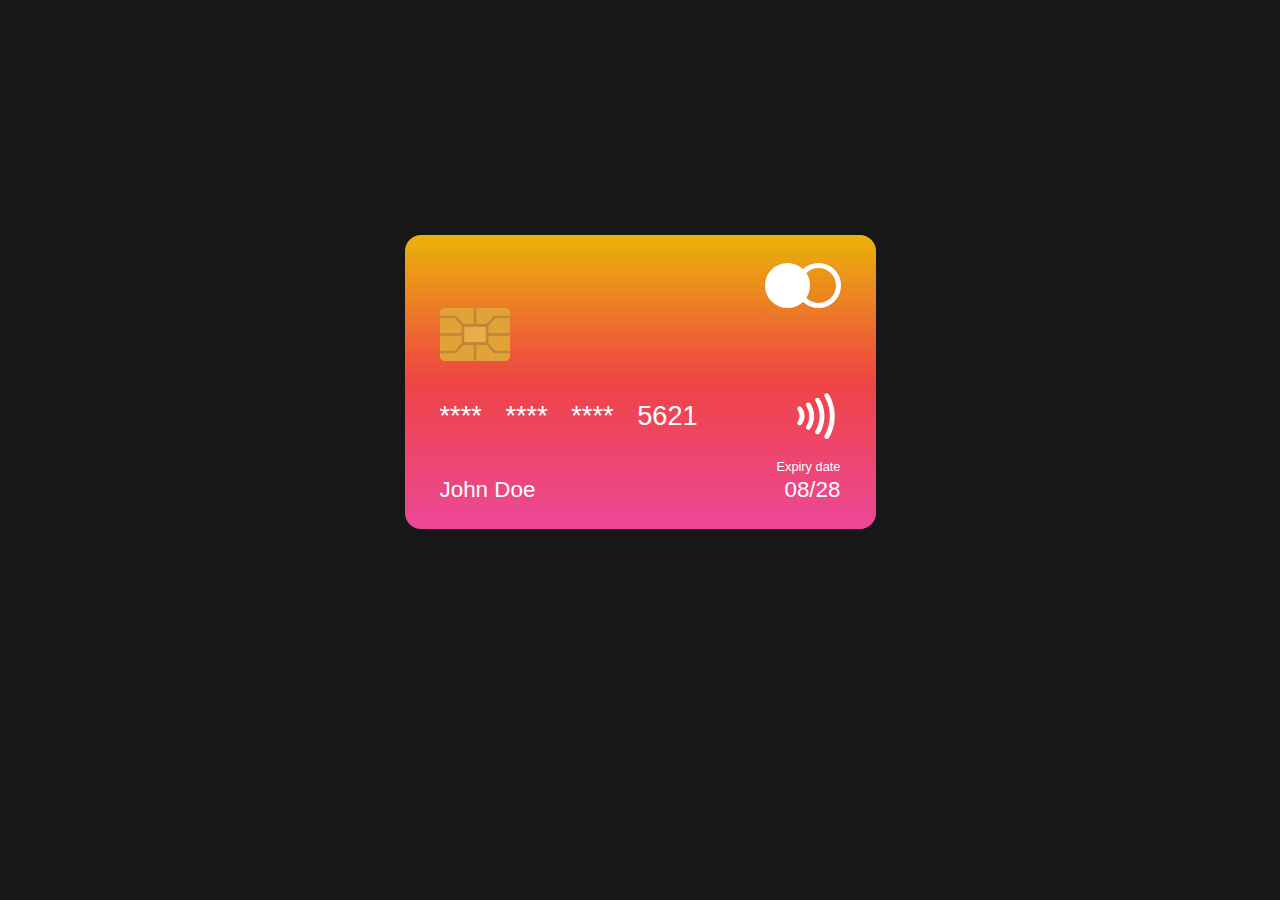
==== custom_credit_card/src/index.html @ 318ccbb6 "Add front side of credit card" ====
<!DOCTYPE html>
<html lang="en">

<head>
    <meta charset="UTF-8">
    <meta name="viewport" content="width=device-width, initial-scale=1.0">
    <title>Document</title>
    <link rel="stylesheet" href="./style/style.css">
    <script src="app.js"></script>
</head>

<body>
    <main class="container">
        <!-- CARD -->
        <div class="card__wrapper">
            <!-- FRONT -->
            <div class="card">
                <div class="mastercard">
                    <div class="ellipse"></div>
                    <div class="ellipse"></div>
                </div>
                <img class="emv__chip" src="assets/emv-chip.png" alt="emv chip">
                <div class="card__info">
                    <div class="row-one">
                        <div class="number">
                            <span>****</span>
                            <span>****</span>
                            <span>****</span>
                            <span>5621</span>
                        </div>
                        <img src="assets/contactless-icon.svg" alt="contactless icon">
                    </div>
                    <div class="row-two">
                        <div class="name">John Doe</div>
                        <div class="expiry__date">
                            <div>Expiry date</div>
                            <div>08/28</div>
                        </div>
                    </div>
                </div>
            </div>
            <!-- FRONT -->
        </div>
        <!-- CARD -->
    </main>
</body>

</html>
---- custom_credit_card/src/style/style.css ----
html,
body,
div,
span,
h1,
h2,
h3,
h4,
h5,
h6,
p,
blockquote,
pre,
a,
abbr,
acronym,
address,
big,
cite,
code,
del,
dfn,
em,
img,
ins,
kbd,
q,
s,
samp,
small,
strike,
strong,
sub,
sup,
tt,
var,
b,
u,
i,
center,
dl,
dt,
dd,
ol,
ul,
li,
fieldset,
form,
label,
legend,
table,
caption,
tbody,
tfoot,
thead,
tr,
th,
td,
article,
aside,
canvas,
details,
embed,
figure,
figcaption,
footer,
header,
hgroup,
menu,
nav,
output,
ruby,
section,
summary,
time,
mark,
audio,
video {
  margin: 0;
  padding: 0;
  border: 0;
  font-size: 100%;
  font: inherit;
  vertical-align: baseline;
  box-sizing: border-box;
}

/* Set a consistent baseline for typography */
body {
  line-height: 1;
  font-family: "Poppins", sans-serif;
  height: 100vh;
  background-color: #171717;
  display: grid;
  place-items: center;
  font-weight: 300;
}

/* Remove list styles (bullets/numbers) */
ul,
ol {
  list-style: none;
}

/* Remove hyperlink styling */
a {
  text-decoration: none;
  color: inherit;
}

/* Remove default input styles */
input,
button,
select,
textarea {
  font-family: inherit;
  font-size: inherit;
  line-height: inherit;
}

/* Remove default button styling */
button {
  background: none;
  border: none;
  padding: 0;
  cursor: pointer;
}

/* Reset media elements to prevent unwanted default controls */
video,
audio {
  display: inline-block;
}

.container {
  width: min(100%, 800px);
  height: 70vh;
  display: flex;
  flex-direction: column;
  align-items: center;
  gap: 80px;
}

.card {
  padding: 28px 35px;
  display: flex;
  flex-direction: column;
  width: 471px;
  height: 294px;
  margin-top: 100px;
  background-image: linear-gradient(to top, rgb(236, 72, 153), rgb(239, 68, 68), rgb(234, 179, 8));
  border-radius: 16px;
}
.card .mastercard {
  display: flex;
  width: -moz-fit-content;
  width: fit-content;
  align-self: flex-end;
}
.card .mastercard .ellipse {
  border: 5px solid white;
  border-radius: 50%;
  width: 45px;
  height: 45px;
}
.card .mastercard .ellipse:nth-child(1) {
  background-color: white;
  transform: translateX(14px);
}
.card .emv__chip {
  width: 70px;
  height: auto;
}
.card__info {
  flex: 1;
  margin-top: 30px;
  display: flex;
  flex-direction: column;
}
.card__info .row-one {
  display: flex;
  justify-content: space-between;
  align-items: center;
}
.card__info .row-one .number {
  color: white;
  font-size: 1.7rem;
}
.card__info .row-one .number span:not(:first-child) {
  margin-left: 16px;
}
.card__info .row-one img {
  width: 50px;
  height: 50px;
}
.card__info .row-two {
  display: flex;
  justify-content: space-between;
  align-items: flex-end;
  color: white;
  font-size: 1.4rem;
  margin-top: auto;
}
.card__info .row-two .expiry__date {
  text-align: end;
}
.card__info .row-two .expiry__date div:nth-child(1) {
  font-size: 0.8rem;
  margin-bottom: 5px;
}/*# sourceMappingURL=style.css.map */
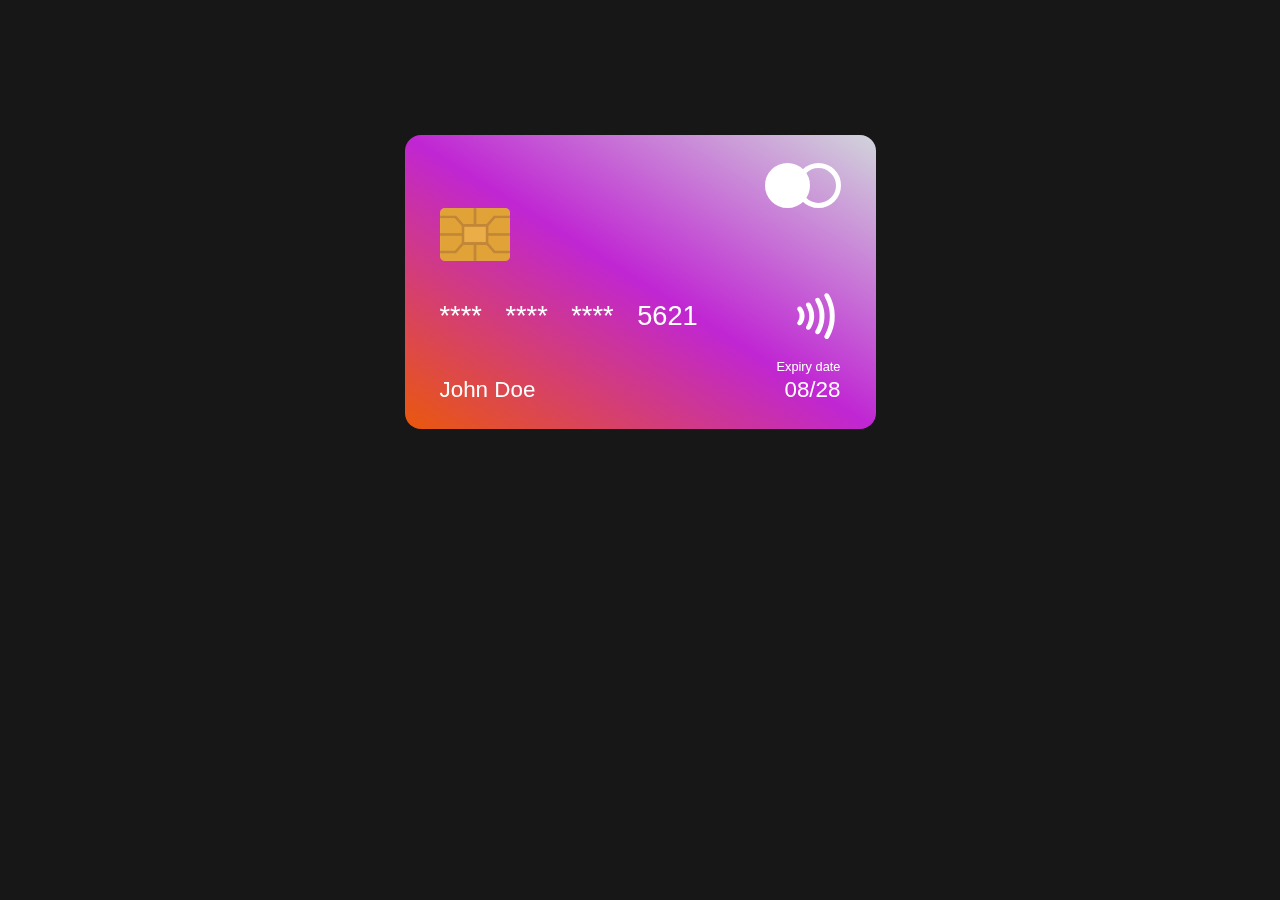
==== commit b692a87e: "Add back side of card and rotation on hover" ====
--- a/custom_credit_card/src/index.html
+++ b/custom_credit_card/src/index.html
@@ -13,33 +13,72 @@
     <main class="container">
         <!-- CARD -->
         <div class="card__wrapper">
-            <!-- FRONT -->
-            <div class="card">
-                <div class="mastercard">
-                    <div class="ellipse"></div>
-                    <div class="ellipse"></div>
+            <div class="card__inner">
+                <!-- FRONT -->
+                <div class="card__front">
+                    <div class="mastercard">
+                        <div class="ellipse"></div>
+                        <div class="ellipse"></div>
+                    </div>
+                    <img class="emv__chip" src="assets/emv-chip.png" alt="emv chip">
+                    <div class="card__front--info">
+                        <div class="row-one">
+                            <div class="number">
+                                <span>****</span>
+                                <span>****</span>
+                                <span>****</span>
+                                <span>5621</span>
+                            </div>
+                            <img src="assets/contactless-icon.svg" alt="contactless icon">
+                        </div>
+                        <div class="row-two">
+                            <div class="name">John Doe</div>
+                            <div class="expiry__date">
+                                <div>Expiry date</div>
+                                <div>08/28</div>
+                            </div>
+                        </div>
+                    </div>
                 </div>
-                <img class="emv__chip" src="assets/emv-chip.png" alt="emv chip">
-                <div class="card__info">
-                    <div class="row-one">
-                        <div class="number">
-                            <span>****</span>
-                            <span>****</span>
-                            <span>****</span>
-                            <span>5621</span>
+                <!-- BACK -->
+                <div class="card__back">
+                    <p>
+                        For customer service, call +123-456-789 or 0-000-123-456
+                    </p>
+                    <div class="black-stripe"></div>
+                    <div class="white__stripe">
+                        <div class="white__stripe--signature">
+                            <div class="stripe"></div>
+                            <div class="stripe"></div>
+                            <div class="stripe"></div>
+                            <div class="stripe"></div>
+                            <div class="stripe"></div>
+                            <div class="stripe"></div>
+                            <div class="stripe"></div>
+                            <div class="stripe"></div>
                         </div>
-                        <img src="assets/contactless-icon.svg" alt="contactless icon">
+                        <div class="white__stripe--cvv">
+                            <span>525</span>
+                        </div>
                     </div>
-                    <div class="row-two">
-                        <div class="name">John Doe</div>
-                        <div class="expiry__date">
-                            <div>Expiry date</div>
-                            <div>08/28</div>
+                    <div class="authorised">Authorised signature</div>
+                    <div class="info">
+                        <div class="info__disclaimer">
+                            <div class="info__disclaimer--disclaimer">This card is property of Clayford Bank. Misuse is
+                                a
+                                criminal offence. If found please
+                                return to: Tenfant Boulevard 5A.
+                            </div>
+                            <div>
+                                www.clayfordbanking.com
+                            </div>
+                        </div>
+                        <div class="holo-sticker">
+                            <img src="./assets/holo-sticker.png" alt="">
                         </div>
                     </div>
                 </div>
             </div>
-            <!-- FRONT -->
         </div>
         <!-- CARD -->
     </main>
--- a/custom_credit_card/src/style/style.css
+++ b/custom_credit_card/src/style/style.css
@@ -138,62 +138,85 @@
   display: flex;
   flex-direction: column;
   align-items: center;
-  gap: 80px;
-}
-
-.card {
-  padding: 28px 35px;
-  display: flex;
-  flex-direction: column;
+}
+
+.card__wrapper {
   width: 471px;
   height: 294px;
-  margin-top: 100px;
-  background-image: linear-gradient(to top, rgb(236, 72, 153), rgb(239, 68, 68), rgb(234, 179, 8));
+  background-color: transparent;
+  perspective: 1000px;
+}
+
+.card__inner {
+  position: relative;
+  width: 100%;
+  height: 100%;
+  transition: transform 0.8s;
+  transform-style: preserve-3d;
+  background-image: linear-gradient(to bottom left, rgb(209, 213, 219), rgb(192, 38, 211), rgb(234, 88, 12));
   border-radius: 16px;
 }
-.card .mastercard {
+
+.card__wrapper:hover .card__inner {
+  transform: rotateY(180deg);
+}
+
+.card__front,
+.card__back {
+  position: absolute;
+  width: 100%;
+  height: 100%; /* Safari */
+  backface-visibility: hidden;
+}
+
+.card__front {
+  padding: 28px 35px;
+  display: flex;
+  flex-direction: column;
+}
+.card__front .mastercard {
   display: flex;
   width: -moz-fit-content;
   width: fit-content;
   align-self: flex-end;
 }
-.card .mastercard .ellipse {
+.card__front .mastercard .ellipse {
   border: 5px solid white;
   border-radius: 50%;
   width: 45px;
   height: 45px;
 }
-.card .mastercard .ellipse:nth-child(1) {
+.card__front .mastercard .ellipse:nth-child(1) {
   background-color: white;
   transform: translateX(14px);
 }
-.card .emv__chip {
+.card__front .emv__chip {
   width: 70px;
   height: auto;
 }
-.card__info {
+.card__front--info {
   flex: 1;
   margin-top: 30px;
   display: flex;
   flex-direction: column;
 }
-.card__info .row-one {
+.card__front--info .row-one {
   display: flex;
   justify-content: space-between;
   align-items: center;
 }
-.card__info .row-one .number {
+.card__front--info .row-one .number {
   color: white;
   font-size: 1.7rem;
 }
-.card__info .row-one .number span:not(:first-child) {
+.card__front--info .row-one .number span:not(:first-child) {
   margin-left: 16px;
 }
-.card__info .row-one img {
+.card__front--info .row-one img {
   width: 50px;
   height: 50px;
 }
-.card__info .row-two {
+.card__front--info .row-two {
   display: flex;
   justify-content: space-between;
   align-items: flex-end;
@@ -201,10 +224,69 @@
   font-size: 1.4rem;
   margin-top: auto;
 }
-.card__info .row-two .expiry__date {
+.card__front--info .row-two .expiry__date {
   text-align: end;
 }
-.card__info .row-two .expiry__date div:nth-child(1) {
+.card__front--info .row-two .expiry__date div:nth-child(1) {
   font-size: 0.8rem;
   margin-bottom: 5px;
+}
+
+.card__back {
+  color: white;
+  transform: rotateY(180deg);
+  padding: 15px 20px;
+  font-style: italic;
+  font-size: 0.7rem;
+}
+.card__back .black-stripe {
+  height: 65px;
+  background-color: black;
+  margin: 12px -20px 16px -20px;
+}
+.card__back .white__stripe {
+  display: flex;
+  height: 48px;
+  background-color: white;
+}
+.card__back .white__stripe--signature {
+  flex: 1;
+  display: flex;
+  flex-direction: column;
+  justify-content: space-around;
+}
+.card__back .white__stripe--signature .stripe {
+  height: 1px;
+  background-color: #5897d2;
+  opacity: 60%;
+}
+.card__back .white__stripe--cvv {
+  color: black;
+  display: grid;
+  place-items: center;
+  padding-inline: 16px;
+  font-size: 1.2rem;
+  font-weight: 500;
+}
+.card__back .authorised {
+  margin-top: 7px;
+}
+.card__back .info {
+  display: flex;
+  justify-content: space-between;
+  align-items: center;
+  margin-top: 20px;
+}
+.card__back .info__disclaimer {
+  flex: 1;
+}
+.card__back .info__disclaimer--disclaimer {
+  margin-bottom: 10px;
+}
+.card__back .info .holo-sticker {
+  width: 108px;
+  height: auto;
+}
+.card__back .info .holo-sticker img {
+  width: 100%;
 }/*# sourceMappingURL=style.css.map */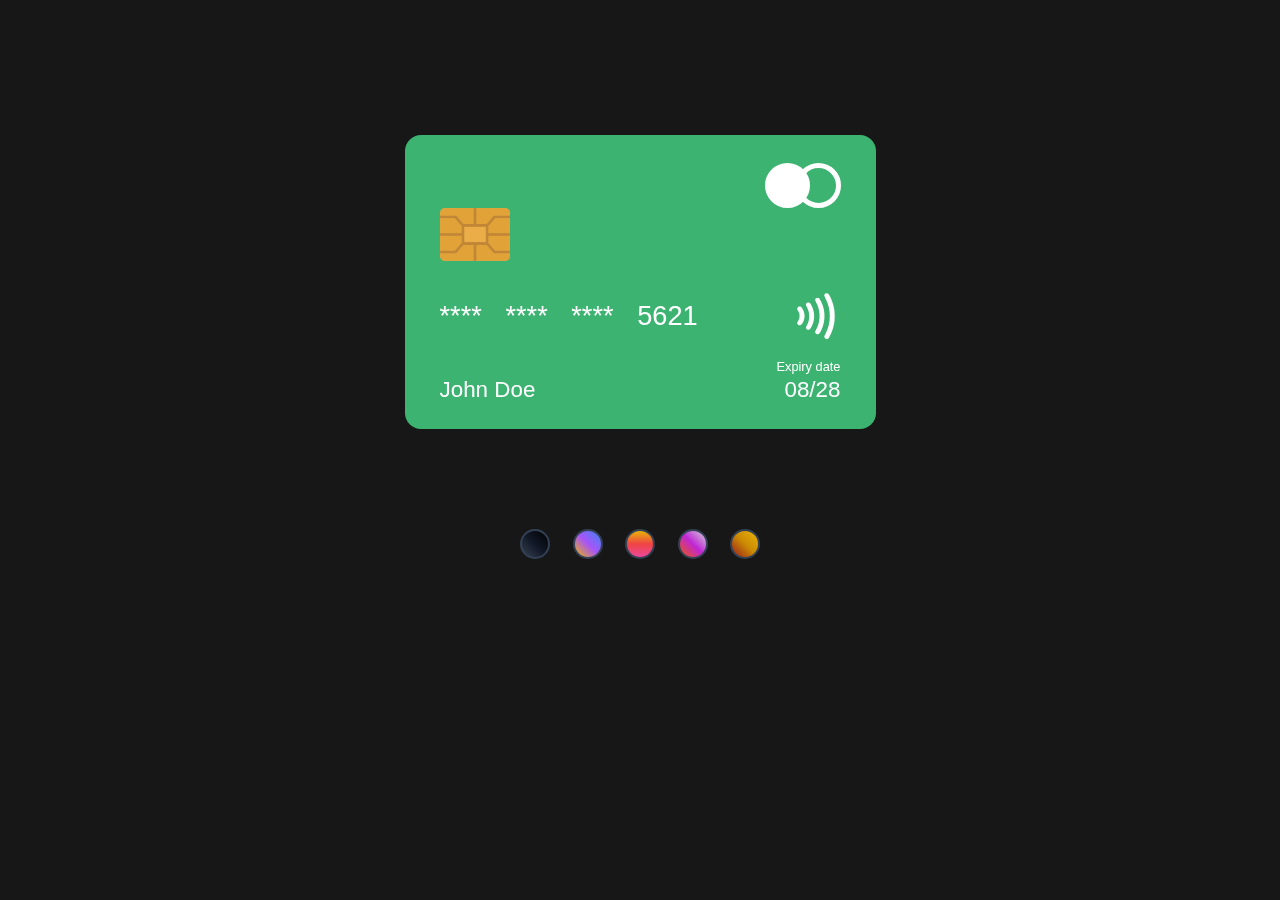
==== commit 21087319: "Add gradient background elements and color picker" ====
--- a/custom_credit_card/src/index.html
+++ b/custom_credit_card/src/index.html
@@ -6,7 +6,7 @@
     <meta name="viewport" content="width=device-width, initial-scale=1.0">
     <title>Document</title>
     <link rel="stylesheet" href="./style/style.css">
-    <script src="app.js"></script>
+    <script src="app.js" defer></script>
 </head>
 
 <body>
@@ -14,6 +14,13 @@
         <!-- CARD -->
         <div class="card__wrapper">
             <div class="card__inner">
+                <!-- GRADIENTS -->
+                <div class="color gradient1"></div>
+                <div class="color gradient2"></div>
+                <div class="color gradient3"></div>
+                <div class="color gradient4"></div>
+                <div class="color gradient5"></div>
+                <!-- GRADIENTS -->
                 <!-- FRONT -->
                 <div class="card__front">
                     <div class="mastercard">
@@ -40,6 +47,7 @@
                         </div>
                     </div>
                 </div>
+                <!-- FRONT -->
                 <!-- BACK -->
                 <div class="card__back">
                     <p>
@@ -78,9 +86,30 @@
                         </div>
                     </div>
                 </div>
+                <!-- BACK -->
             </div>
         </div>
         <!-- CARD -->
+
+        <!-- COLOR PICKER -->
+        <fieldset class="colorpick">
+            <input id="gradient1" type="radio" name="colorGroup">
+            <label for="gradient1" class="custom-radio">
+            </label>
+            <input id="gradient2" type="radio" name="colorGroup">
+            <label for="gradient2" class="custom-radio">
+            </label>
+            <input id="gradient3" type="radio" name="colorGroup">
+            <label for="gradient3" class="custom-radio">
+            </label>
+            <input id="gradient4" type="radio" name="colorGroup">
+            <label for="gradient4" class="custom-radio">
+            </label>
+            <input id="gradient5" type="radio" name="colorGroup">
+            <label for="gradient5" class="custom-radio">
+            </label>
+        </fieldset>
+        <!-- COLOR PICKER -->
     </main>
 </body>
 
--- a/custom_credit_card/src/style/style.css
+++ b/custom_credit_card/src/style/style.css
@@ -132,6 +132,37 @@
   display: inline-block;
 }
 
+.color {
+  border-radius: 16px;
+  width: 100%;
+  height: 100%;
+  position: absolute;
+  background-repeat: no-repeat;
+  z-index: 0;
+  display: none;
+  animation: clipPathHover 0.4s ease forwards;
+}
+
+.gradient1 {
+  background-image: linear-gradient(to right top, rgb(55, 65, 81), rgb(17, 24, 39), rgb(0, 0, 0));
+}
+
+.gradient2 {
+  background-image: linear-gradient(to right top, rgb(234, 179, 8), rgb(168, 85, 247), rgb(59, 130, 246));
+}
+
+.gradient3 {
+  background-image: linear-gradient(to top, rgb(236, 72, 153), rgb(239, 68, 68), rgb(234, 179, 8));
+}
+
+.gradient4 {
+  background-image: linear-gradient(to bottom left, rgb(209, 213, 219), rgb(192, 38, 211), rgb(234, 88, 12));
+}
+
+.gradient5 {
+  background-image: linear-gradient(to right top, rgb(153, 27, 27), rgb(202, 138, 4), rgb(234, 179, 8));
+}
+
 .container {
   width: min(100%, 800px);
   height: 70vh;
@@ -151,10 +182,10 @@
   position: relative;
   width: 100%;
   height: 100%;
-  transition: transform 0.8s;
+  border-radius: 16px;
+  transition: transform 0.8s ease;
   transform-style: preserve-3d;
-  background-image: linear-gradient(to bottom left, rgb(209, 213, 219), rgb(192, 38, 211), rgb(234, 88, 12));
-  border-radius: 16px;
+  background-color: mediumseagreen;
 }
 
 .card__wrapper:hover .card__inner {
@@ -283,10 +314,62 @@
 .card__back .info__disclaimer--disclaimer {
   margin-bottom: 10px;
 }
-.card__back .info .holo-sticker {
-  width: 108px;
-  height: auto;
-}
 .card__back .info .holo-sticker img {
-  width: 100%;
+  width: 110px;
+  height: 58px;
+}
+
+.colorpick {
+  width: 240px;
+  margin-top: 100px;
+  display: flex;
+  justify-content: space-between;
+  gap: 20px;
+}
+.colorpick #gradient1 + label {
+  background-image: linear-gradient(to right top, rgb(55, 65, 81), rgb(17, 24, 39), rgb(0, 0, 0));
+}
+.colorpick #gradient2 + label {
+  background-image: linear-gradient(to right top, rgb(234, 179, 8), rgb(168, 85, 247), rgb(59, 130, 246));
+}
+.colorpick #gradient3 + label {
+  background-image: linear-gradient(to top, rgb(236, 72, 153), rgb(239, 68, 68), rgb(234, 179, 8));
+}
+.colorpick #gradient4 + label {
+  background-image: linear-gradient(to bottom left, rgb(209, 213, 219), rgb(192, 38, 211), rgb(234, 88, 12));
+}
+.colorpick #gradient5 + label {
+  background-image: linear-gradient(to right top, rgb(153, 27, 27), rgb(202, 138, 4), rgb(234, 179, 8));
+}
+.colorpick .custom-radio {
+  width: 30px;
+  height: 30px;
+  border-radius: 50%;
+  border: 2px solid #334155;
+  transition: 0.3s ease;
+  cursor: pointer;
+}
+.colorpick input[type=radio] {
+  display: none;
+}
+.colorpick input[type=radio]:checked + .custom-radio {
+  transform: translateY(-14px) scale(1.4);
+  border-color: #e2e8f0;
+}
+.colorpick .custom-radio:hover {
+  border-color: #94a3b8;
+}
+
+@keyframes clipPathHover {
+  from {
+    -webkit-clip-path: ellipse(20% 0% at 50% 100%);
+            clip-path: ellipse(20% 0% at 50% 100%);
+  }
+  to {
+    -webkit-clip-path: ellipse(70% 55% at 50% 100%);
+            clip-path: ellipse(70% 55% at 50% 100%);
+  }
+}
+.disable-mouse {
+  pointer-events: none;
 }/*# sourceMappingURL=style.css.map */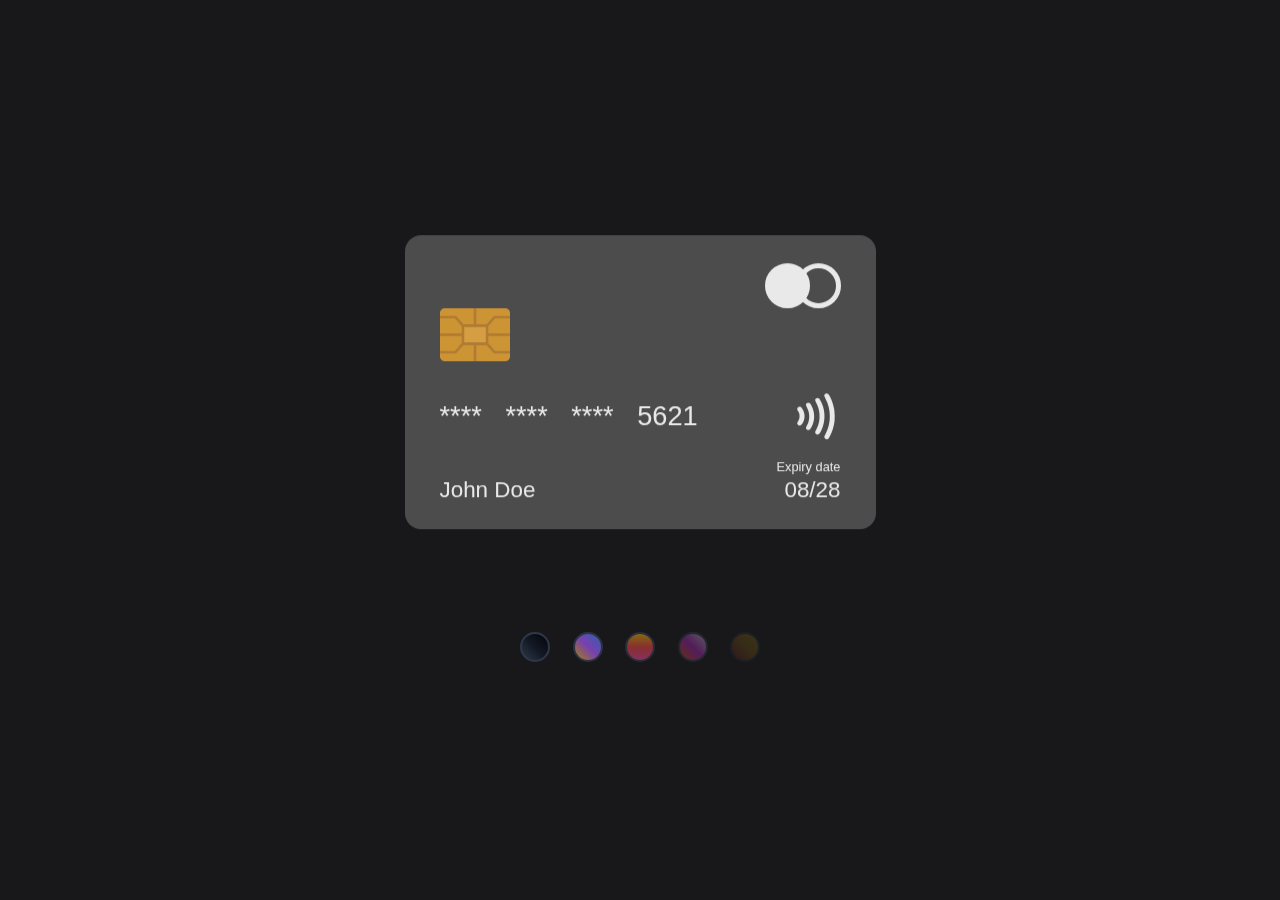
==== commit f76b721e: "Add on load animation and finish component" ====
--- a/custom_credit_card/src/index.html
+++ b/custom_credit_card/src/index.html
@@ -6,7 +6,9 @@
     <meta name="viewport" content="width=device-width, initial-scale=1.0">
     <title>Document</title>
     <link rel="stylesheet" href="./style/style.css">
-    <script src="app.js" defer></script>
+
+    <script src="https://cdnjs.cloudflare.com/ajax/libs/gsap/3.12.2/gsap.min.js"></script>
+
 </head>
 
 <body>
@@ -111,6 +113,25 @@
         </fieldset>
         <!-- COLOR PICKER -->
     </main>
+    <script src="app.js"></script>
 </body>
+<script>
+
+    document.addEventListener("DOMContentLoaded", (event) => {
+
+        let tl = gsap.timeline()
+
+        tl.from(".card__wrapper", {
+            opacity: 0,
+            y: -30,
+            duration: 1,
+            ease: "power1.out"
+        }).to(".custom-radio", {
+            opacity: 1,
+            stagger: 0.06,
+            ease: "sine"
+        }, "-=0.6")
+    });
+</script>
 
 </html>--- a/custom_credit_card/src/style/style.css
+++ b/custom_credit_card/src/style/style.css
@@ -90,7 +90,7 @@
   line-height: 1;
   font-family: "Poppins", sans-serif;
   height: 100vh;
-  background-color: #171717;
+  background-color: #18181b;
   display: grid;
   place-items: center;
   font-weight: 300;
@@ -133,14 +133,13 @@
 }
 
 .color {
-  border-radius: 16px;
+  border-radius: 15px;
   width: 100%;
   height: 100%;
   position: absolute;
   background-repeat: no-repeat;
-  z-index: 0;
-  display: none;
-  animation: clipPathHover 0.4s ease forwards;
+  -webkit-clip-path: ellipse(20% 0% at 50% 100%);
+          clip-path: ellipse(20% 0% at 50% 100%);
 }
 
 .gradient1 {
@@ -168,6 +167,7 @@
   height: 70vh;
   display: flex;
   flex-direction: column;
+  justify-content: center;
   align-items: center;
 }
 
@@ -176,6 +176,7 @@
   height: 294px;
   background-color: transparent;
   perspective: 1000px;
+  will-change: opacity;
 }
 
 .card__inner {
@@ -185,7 +186,7 @@
   border-radius: 16px;
   transition: transform 0.8s ease;
   transform-style: preserve-3d;
-  background-color: mediumseagreen;
+  background-color: #525252;
 }
 
 .card__wrapper:hover .card__inner {
@@ -194,6 +195,7 @@
 
 .card__front,
 .card__back {
+  transform: rotateX(0deg); /* Firefox backface workaround */
   position: absolute;
   width: 100%;
   height: 100%; /* Safari */
@@ -347,6 +349,7 @@
   border-radius: 50%;
   border: 2px solid #334155;
   transition: 0.3s ease;
+  opacity: 0;
   cursor: pointer;
 }
 .colorpick input[type=radio] {
@@ -355,21 +358,50 @@
 .colorpick input[type=radio]:checked + .custom-radio {
   transform: translateY(-14px) scale(1.4);
   border-color: #e2e8f0;
+  pointer-events: none;
 }
 .colorpick .custom-radio:hover {
   border-color: #94a3b8;
 }
 
-@keyframes clipPathHover {
+.previewOut {
+  animation: gradient-hover-out 0.4s ease forwards;
+}
+@keyframes gradient-hover-out {
   from {
-    -webkit-clip-path: ellipse(20% 0% at 50% 100%);
-            clip-path: ellipse(20% 0% at 50% 100%);
+    -webkit-clip-path: ellipse(60% 48% at 50% 100%);
+            clip-path: ellipse(60% 48% at 50% 100%);
   }
   to {
+    -webkit-clip-path: ellipse(5% 0% at 50% 100%);
+            clip-path: ellipse(5% 0% at 50% 100%);
+  }
+}
+
+.previewOn {
+  animation: gradient-hover-in 0.4s ease forwards;
+}
+@keyframes gradient-hover-in {
+  from {
+    -webkit-clip-path: ellipse(5% 0% at 50% 100%);
+            clip-path: ellipse(5% 0% at 50% 100%);
+  }
+  to {
+    -webkit-clip-path: ellipse(60% 48% at 50% 100%);
+            clip-path: ellipse(60% 48% at 50% 100%);
+  }
+}
+
+.fullPreview {
+  animation: full 0.4s ease forwards;
+}
+@keyframes full {
+  from {
     -webkit-clip-path: ellipse(70% 55% at 50% 100%);
             clip-path: ellipse(70% 55% at 50% 100%);
   }
-}
-.disable-mouse {
-  pointer-events: none;
+  to {
+    -webkit-clip-path: ellipse(100% 120% at 50% 100%);
+            clip-path: ellipse(100% 120% at 50% 100%);
+  }
 }/*# sourceMappingURL=style.css.map */